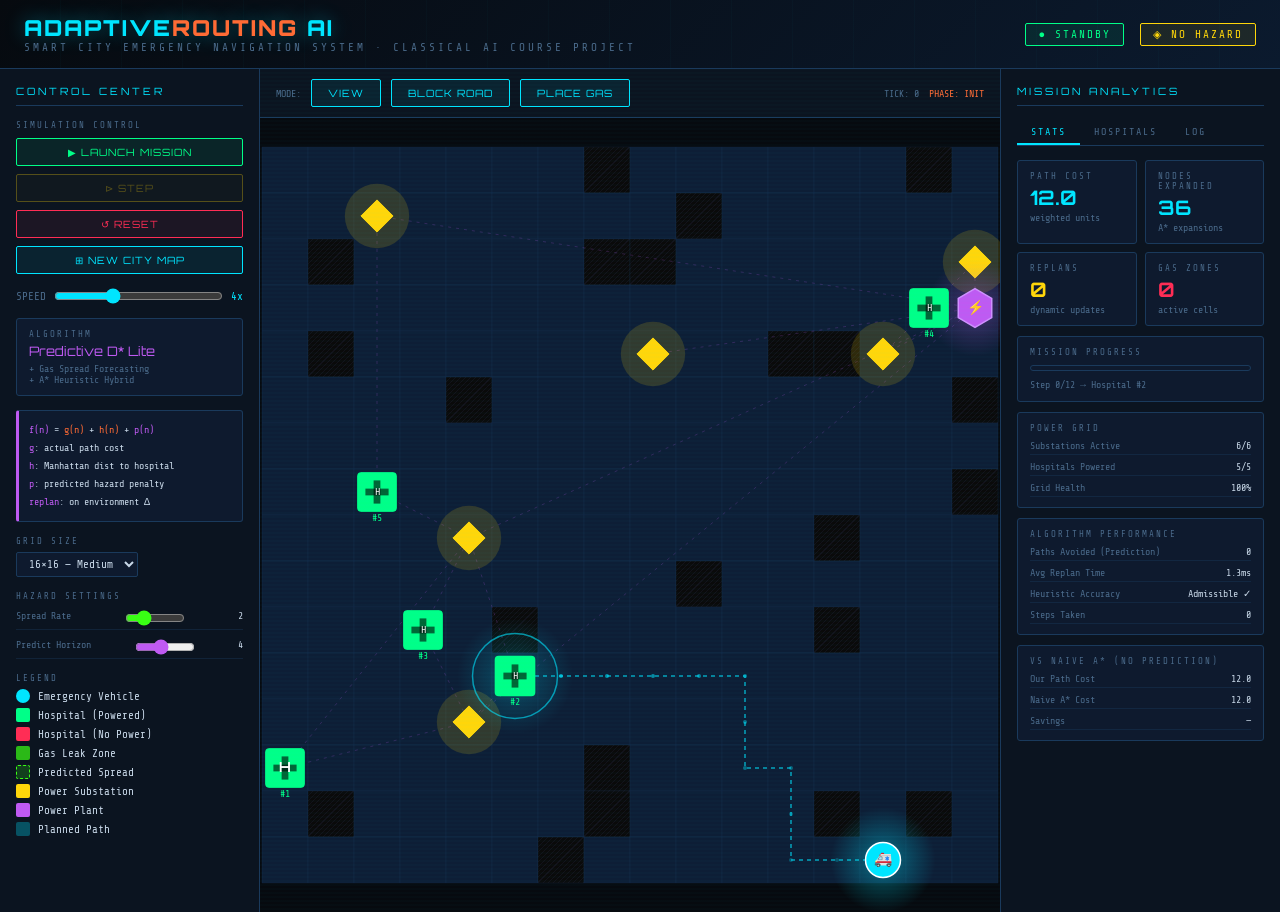
==== index.html @ ec71bf96 "Initial commit: Added project files and demo" ====
<!DOCTYPE html>
<html lang="en">
<head>
<meta charset="UTF-8">
<meta name="viewport" content="width=device-width, initial-scale=1.0">
<title>Adaptive Routing AI — Smart City Emergency Navigation</title>
<link rel="stylesheet" href="styles.css">
</head>
<body>

<header>
  <div>
    <div class="logo">ADAPTIVE<span>ROUTING</span> AI</div>
    <div class="subtitle">Smart City Emergency Navigation System · Classical AI Course Project</div>
  </div>
  <div class="header-right">
    <div class="status-badge badge-active" id="systemStatus">● STANDBY</div>
    <div class="status-badge badge-warn" id="hazardStatus">◈ NO HAZARD</div>
  </div>
</header>

<div class="main">

  <!-- LEFT PANEL -->
  <div class="panel">
    <div class="panel-title">Control Center</div>

    <div>
      <div class="stat-label" style="margin-bottom:8px">Simulation Control</div>
      <div style="display:flex;flex-direction:column;gap:8px">
        <button class="btn btn-success" id="btnStart" onclick="startSim()">▶ LAUNCH MISSION</button>
        <button class="btn btn-warn" id="btnStep" onclick="stepSim()" disabled>⊳ STEP</button>
        <button class="btn btn-danger" id="btnReset" onclick="resetSim()">↺ RESET</button>
        <button class="btn" onclick="generateCity()">⊞ NEW CITY MAP</button>
      </div>
    </div>

    <div class="speed-control">
      <span>SPEED</span>
      <input type="range" id="speedSlider" min="1" max="10" value="4" style="flex:1">
      <span id="speedVal" style="color:var(--accent)">4x</span>
    </div>

    <div class="stat-card">
      <div class="stat-label">Algorithm</div>
      <div style="font-family:'Orbitron',monospace;font-size:13px;color:var(--purple);margin-bottom:4px">Predictive D* Lite</div>
      <div class="stat-sub">+ Gas Spread Forecasting<br>+ A* Heuristic Hybrid</div>
    </div>

    <div class="algo-box">
      <span class="kw">f(n)</span> = <span class="val">g(n)</span> + <span class="val">h(n)</span> + <span class="kw">p(n)</span><br>
      <span class="kw">g</span>: actual path cost<br>
      <span class="kw">h</span>: Manhattan dist to hospital<br>
      <span class="kw">p</span>: predicted hazard penalty<br>
      <span class="kw">replan</span>: on environment Δ
    </div>

    <div>
      <div class="stat-label" style="margin-bottom:6px">Grid Size</div>
      <div class="grid-selector">
        <select id="gridSize" onchange="resetSim()">
          <option value="12">12×12 — Small</option>
          <option value="16" selected>16×16 — Medium</option>
          <option value="20">20×20 — Large</option>
        </select>
      </div>
    </div>

    <div>
      <div class="stat-label" style="margin-bottom:6px">Hazard Settings</div>
      <div style="display:flex;flex-direction:column;gap:6px">
        <div class="metric-row">
          <span>Spread Rate</span>
          <input type="range" min="1" max="5" value="2" id="spreadRate" style="width:60px;accent-color:var(--gas)">
          <span class="mv" id="spreadVal">2</span>
        </div>
        <div class="metric-row">
          <span>Predict Horizon</span>
          <input type="range" min="1" max="8" value="4" id="predictHorizon" style="width:60px;accent-color:var(--purple)">
          <span class="mv" id="predictVal">4</span>
        </div>
      </div>
    </div>

    <div>
      <div class="stat-label" style="margin-bottom:6px">Legend</div>
      <div style="display:flex;flex-direction:column;gap:5px">
        <div class="legend-item"><div class="legend-dot" style="background:#00e5ff;border-radius:50%"></div>Emergency Vehicle</div>
        <div class="legend-item"><div class="legend-dot" style="background:#00ff88"></div>Hospital (Powered)</div>
        <div class="legend-item"><div class="legend-dot" style="background:#ff2d55"></div>Hospital (No Power)</div>
        <div class="legend-item"><div class="legend-dot" style="background:#39ff14;opacity:0.7"></div>Gas Leak Zone</div>
        <div class="legend-item"><div class="legend-dot" style="background:#39ff1430;border:1px dashed #39ff14"></div>Predicted Spread</div>
        <div class="legend-item"><div class="legend-dot" style="background:#ffd60a"></div>Power Substation</div>
        <div class="legend-item"><div class="legend-dot" style="background:#bf5af2"></div>Power Plant</div>
        <div class="legend-item"><div class="legend-dot" style="background:#00e5ff;opacity:0.3"></div>Planned Path</div>
      </div>
    </div>
  </div>

  <!-- CENTER: CANVAS -->
  <div class="canvas-area">
    <div class="scan-overlay"></div>
    <div class="toolbar">
      <span style="font-family:'Share Tech Mono',monospace;font-size:10px;color:var(--text-dim)">MODE:</span>
      <button class="btn" id="modeView" onclick="setMode('view')" style="border-color:var(--accent);color:var(--accent)">VIEW</button>
      <button class="btn" id="modeBlock" onclick="setMode('block')">BLOCK ROAD</button>
      <button class="btn" id="modeGas" onclick="setMode('gas')">PLACE GAS</button>
      <div style="flex:1"></div>
      <span style="font-family:'Share Tech Mono',monospace;font-size:10px;color:var(--text-dim)" id="tickLabel">TICK: 0</span>
      <span style="font-family:'Share Tech Mono',monospace;font-size:10px;color:var(--accent2)" id="phaseLabel">PHASE: INIT</span>
    </div>
    <canvas id="cityCanvas"></canvas>
  </div>

  <!-- RIGHT PANEL -->
  <div class="panel panel-right">
    <div class="panel-title">Mission Analytics</div>

    <div class="tab-bar">
      <div class="tab active" onclick="switchTab('stats')">STATS</div>
      <div class="tab" onclick="switchTab('hospitals')">HOSPITALS</div>
      <div class="tab" onclick="switchTab('log')">LOG</div>
    </div>

    <!-- STATS TAB -->
    <div class="tab-content active" id="tab-stats">
      <div style="display:grid;grid-template-columns:1fr 1fr;gap:8px">
        <div class="stat-card">
          <div class="stat-label">Path Cost</div>
          <div class="stat-value" id="statCost">—</div>
          <div class="stat-sub">weighted units</div>
        </div>
        <div class="stat-card">
          <div class="stat-label">Nodes Expanded</div>
          <div class="stat-value" id="statNodes">—</div>
          <div class="stat-sub">A* expansions</div>
        </div>
        <div class="stat-card">
          <div class="stat-label">Replans</div>
          <div class="stat-value warn" id="statReplans">0</div>
          <div class="stat-sub">dynamic updates</div>
        </div>
        <div class="stat-card">
          <div class="stat-label">Gas Zones</div>
          <div class="stat-value danger" id="statGas">0</div>
          <div class="stat-sub">active cells</div>
        </div>
      </div>

      <div class="stat-card">
        <div class="stat-label">Mission Progress</div>
        <div style="margin:8px 0">
          <div class="progress-bar-bg">
            <div class="progress-bar-fill" id="progressBar" style="width:0%"></div>
          </div>
        </div>
        <div class="stat-sub" id="progressLabel">Vehicle not deployed</div>
      </div>

      <div class="stat-card">
        <div class="stat-label">Power Grid</div>
        <div style="display:flex;flex-direction:column;gap:3px;margin-top:4px" id="powerGridStats">
          <div class="metric-row"><span>Substations Active</span><span class="mv" id="statSubs">—</span></div>
          <div class="metric-row"><span>Hospitals Powered</span><span class="mv good" id="statHospsPowered">—</span></div>
          <div class="metric-row"><span>Grid Health</span><span class="mv" id="statGridHealth">—</span></div>
        </div>
      </div>

      <div class="stat-card">
        <div class="stat-label">Algorithm Performance</div>
        <div style="display:flex;flex-direction:column;gap:3px;margin-top:4px">
          <div class="metric-row"><span>Paths Avoided (Prediction)</span><span class="mv" id="statAvoided">0</span></div>
          <div class="metric-row"><span>Avg Replan Time</span><span class="mv" id="statReplanTime">—</span></div>
          <div class="metric-row"><span>Heuristic Accuracy</span><span class="mv good" id="statHeuristic">—</span></div>
          <div class="metric-row"><span>Steps Taken</span><span class="mv" id="statSteps">0</span></div>
        </div>
      </div>

      <div class="stat-card" id="comparisonBox" style="display:none">
        <div class="stat-label">vs Naive A* (No Prediction)</div>
        <div style="display:flex;flex-direction:column;gap:3px;margin-top:4px">
          <div class="metric-row"><span>Our Path Cost</span><span class="mv good" id="cmpOurs">—</span></div>
          <div class="metric-row"><span>Naive A* Cost</span><span class="mv warn" id="cmpNaive">—</span></div>
          <div class="metric-row"><span>Savings</span><span class="mv good" id="cmpSavings">—</span></div>
        </div>
      </div>
    </div>

    <!-- HOSPITALS TAB -->
    <div class="tab-content" id="tab-hospitals">
      <div id="hospitalList" style="display:flex;flex-direction:column;gap:6px">
        <div style="font-family:'Share Tech Mono',monospace;font-size:10px;color:var(--text-dim)">
          Generate a city map first...
        </div>
      </div>
    </div>

    <!-- LOG TAB -->
    <div class="tab-content" id="tab-log">
      <div class="log-container" id="logBox"></div>
      <button class="btn" onclick="document.getElementById('logBox').innerHTML=''" style="font-size:9px;padding:4px 10px">CLEAR LOG</button>
    </div>
  </div>

</div>

<script src="script.js"></script>
</body>
</html>
---- styles.css ----
@import url('https://fonts.googleapis.com/css2?family=Share+Tech+Mono&family=Orbitron:wght@400;700;900&family=Exo+2:wght@300;400;600&display=swap');

:root {
  --bg: #060a0f;
  --panel: #0b1420;
  --panel2: #0e1a2e;
  --border: #1a3a5c;
  --accent: #00e5ff;
  --accent2: #ff6b35;
  --green: #00ff88;
  --red: #ff2d55;
  --yellow: #ffd60a;
  --purple: #bf5af2;
  --gas: #39ff14;
  --road: #1e3a5f;
  --road-hover: #2a5080;
  --text: #c8d8e8;
  --text-dim: #4a6a8a;
  --glow: 0 0 20px rgba(0,229,255,0.4);
}

* { margin:0; padding:0; box-sizing:border-box; }

body {
  background: var(--bg);
  color: var(--text);
  font-family: 'Exo 2', sans-serif;
  min-height: 100vh;
  overflow-x: hidden;
}

/* === HEADER === */
header {
  background: linear-gradient(135deg, #060a0f 0%, #0b1a2e 100%);
  border-bottom: 1px solid var(--border);
  padding: 14px 24px;
  display: flex;
  align-items: center;
  gap: 20px;
  position: relative;
  overflow: hidden;
}
header::before {
  content:'';
  position:absolute; inset:0;
  background: repeating-linear-gradient(90deg, transparent, transparent 60px, rgba(0,229,255,0.02) 60px, rgba(0,229,255,0.02) 61px);
  pointer-events:none;
}
.logo {
  font-family: 'Orbitron', monospace;
  font-size: 22px;
  font-weight: 900;
  color: var(--accent);
  text-shadow: var(--glow);
  letter-spacing: 2px;
}
.logo span { color: var(--accent2); }
.subtitle {
  font-family: 'Share Tech Mono', monospace;
  font-size: 11px;
  color: var(--text-dim);
  letter-spacing: 3px;
  text-transform: uppercase;
}
.header-right {
  margin-left: auto;
  display: flex;
  gap: 16px;
  align-items: center;
}
.status-badge {
  font-family: 'Share Tech Mono', monospace;
  font-size: 11px;
  padding: 4px 12px;
  border-radius: 2px;
  border: 1px solid;
  letter-spacing: 2px;
}
.badge-active { border-color: var(--green); color: var(--green); background: rgba(0,255,136,0.08); }
.badge-warn { border-color: var(--yellow); color: var(--yellow); background: rgba(255,214,10,0.08); }
.badge-danger { border-color: var(--red); color: var(--red); background: rgba(255,45,85,0.08); }

/* === MAIN LAYOUT === */
.main {
  display: grid;
  grid-template-columns: 260px 1fr 280px;
  grid-template-rows: 1fr;
  height: calc(100vh - 58px);
  gap: 0;
}

/* === PANELS === */
.panel {
  background: var(--panel);
  border-right: 1px solid var(--border);
  padding: 16px;
  overflow-y: auto;
  display: flex;
  flex-direction: column;
  gap: 14px;
}
.panel-right { border-right: none; border-left: 1px solid var(--border); }

.panel-title {
  font-family: 'Orbitron', monospace;
  font-size: 10px;
  letter-spacing: 3px;
  color: var(--accent);
  text-transform: uppercase;
  border-bottom: 1px solid var(--border);
  padding-bottom: 8px;
}

/* === CANVAS AREA === */
.canvas-area {
  display: flex;
  flex-direction: column;
  background: var(--bg);
  position: relative;
}

.toolbar {
  display: flex;
  align-items: center;
  gap: 10px;
  padding: 10px 16px;
  border-bottom: 1px solid var(--border);
  background: var(--panel);
  flex-wrap: wrap;
}

.btn {
  font-family: 'Orbitron', monospace;
  font-size: 10px;
  letter-spacing: 1px;
  padding: 7px 16px;
  border: 1px solid var(--accent);
  background: rgba(0,229,255,0.07);
  color: var(--accent);
  cursor: pointer;
  border-radius: 2px;
  transition: all 0.2s;
  text-transform: uppercase;
}
.btn:hover { background: rgba(0,229,255,0.18); box-shadow: var(--glow); }
.btn:disabled { opacity:0.3; cursor:not-allowed; }
.btn-danger { border-color: var(--red); color: var(--red); background: rgba(255,45,85,0.07); }
.btn-danger:hover { background: rgba(255,45,85,0.18); box-shadow: 0 0 20px rgba(255,45,85,0.4); }
.btn-success { border-color: var(--green); color: var(--green); background: rgba(0,255,136,0.07); }
.btn-success:hover { background: rgba(0,255,136,0.18); }
.btn-warn { border-color: var(--yellow); color: var(--yellow); background: rgba(255,214,10,0.07); }

.speed-control {
  display: flex; align-items: center; gap: 8px;
  font-family: 'Share Tech Mono', monospace;
  font-size: 11px; color: var(--text-dim);
}
.speed-control input { width: 80px; accent-color: var(--accent); }

/* === GRID CANVAS === */
#cityCanvas {
  flex: 1;
  display: block;
  cursor: crosshair;
}

/* === STAT CARDS === */
.stat-card {
  background: var(--panel2);
  border: 1px solid var(--border);
  border-radius: 3px;
  padding: 10px 12px;
}
.stat-label {
  font-family: 'Share Tech Mono', monospace;
  font-size: 9px;
  letter-spacing: 2px;
  color: var(--text-dim);
  text-transform: uppercase;
  margin-bottom: 4px;
}
.stat-value {
  font-family: 'Orbitron', monospace;
  font-size: 20px;
  font-weight: 700;
  color: var(--accent);
}
.stat-value.warn { color: var(--yellow); }
.stat-value.danger { color: var(--red); }
.stat-value.good { color: var(--green); }
.stat-sub {
  font-family: 'Share Tech Mono', monospace;
  font-size: 10px;
  color: var(--text-dim);
  margin-top: 2px;
}

/* === LOG === */
.log-container {
  background: var(--panel2);
  border: 1px solid var(--border);
  border-radius: 3px;
  flex: 1;
  overflow-y: auto;
  padding: 8px;
  min-height: 120px;
  max-height: 220px;
}
.log-entry {
  font-family: 'Share Tech Mono', monospace;
  font-size: 10px;
  line-height: 1.7;
  padding: 2px 4px;
  border-radius: 2px;
}
.log-entry.info { color: var(--accent); }
.log-entry.warn { color: var(--yellow); }
.log-entry.danger { color: var(--red); }
.log-entry.good { color: var(--green); }
.log-entry.dim { color: var(--text-dim); }

/* === LEGEND === */
.legend-item {
  display: flex; align-items: center; gap: 8px;
  font-size: 11px; color: var(--text);
  font-family: 'Share Tech Mono', monospace;
}
.legend-dot {
  width: 14px; height: 14px; border-radius: 2px; flex-shrink: 0;
}

/* === ALGORITHM INFO === */
.algo-box {
  background: var(--panel2);
  border: 1px solid var(--border);
  border-left: 3px solid var(--purple);
  padding: 10px;
  border-radius: 3px;
  font-family: 'Share Tech Mono', monospace;
  font-size: 10px;
  line-height: 1.8;
  color: var(--text);
}
.algo-box .kw { color: var(--purple); }
.algo-box .val { color: var(--accent2); }

/* === HOSPITAL LIST === */
.hospital-item {
  display: flex; align-items: center; gap: 8px;
  padding: 6px 8px;
  background: var(--panel2);
  border: 1px solid var(--border);
  border-radius: 3px;
  font-family: 'Share Tech Mono', monospace;
  font-size: 10px;
  transition: border-color 0.3s;
}
.hospital-item.powered { border-left: 3px solid var(--green); }
.hospital-item.unpowered { border-left: 3px solid var(--red); opacity: 0.6; }
.hospital-item.target { border-left: 3px solid var(--accent); background: rgba(0,229,255,0.08); }

.h-dot { width:8px; height:8px; border-radius:50%; }

/* === PROGRESS BAR === */
.progress-bar-bg {
  height: 6px; background: var(--panel2);
  border-radius: 3px; overflow: hidden;
  border: 1px solid var(--border);
}
.progress-bar-fill {
  height: 100%; border-radius: 3px;
  transition: width 0.3s ease;
  background: linear-gradient(90deg, var(--accent), var(--green));
}

/* === SCAN LINE EFFECT === */
.scan-overlay {
  position: absolute; inset: 0; pointer-events: none;
  background: repeating-linear-gradient(0deg, transparent, transparent 2px, rgba(0,229,255,0.015) 2px, rgba(0,229,255,0.015) 4px);
  z-index: 10;
}

/* === GRID SELECTOR === */
.grid-selector {
  display: flex; gap: 8px; align-items: center;
  font-family: 'Share Tech Mono', monospace;
  font-size: 11px; color: var(--text-dim);
}
.grid-selector select {
  background: var(--panel2); border: 1px solid var(--border);
  color: var(--text); padding: 4px 8px; border-radius: 2px;
  font-family: 'Share Tech Mono', monospace; font-size: 11px;
  cursor: pointer;
}

/* === METRICS === */
.metric-row {
  display: flex; justify-content: space-between;
  font-family: 'Share Tech Mono', monospace; font-size: 10px;
  color: var(--text-dim); padding: 3px 0;
  border-bottom: 1px solid rgba(26,58,92,0.4);
}
.metric-row .mv { color: var(--text); }

::-webkit-scrollbar { width: 4px; }
::-webkit-scrollbar-track { background: var(--panel); }
::-webkit-scrollbar-thumb { background: var(--border); border-radius: 2px; }

.pulse { animation: pulse 2s infinite; }
@keyframes pulse {
  0%,100% { opacity:1; }
  50% { opacity:0.4; }
}

.tab-bar {
  display: flex; gap: 0;
  border-bottom: 1px solid var(--border);
}
.tab {
  font-family: 'Share Tech Mono', monospace;
  font-size: 10px; letter-spacing: 2px;
  padding: 6px 14px;
  cursor: pointer; color: var(--text-dim);
  border-bottom: 2px solid transparent;
  transition: all 0.2s;
}
.tab.active { color: var(--accent); border-bottom-color: var(--accent); }
.tab-content { display: none; }
.tab-content.active { display: flex; flex-direction: column; gap: 10px; }
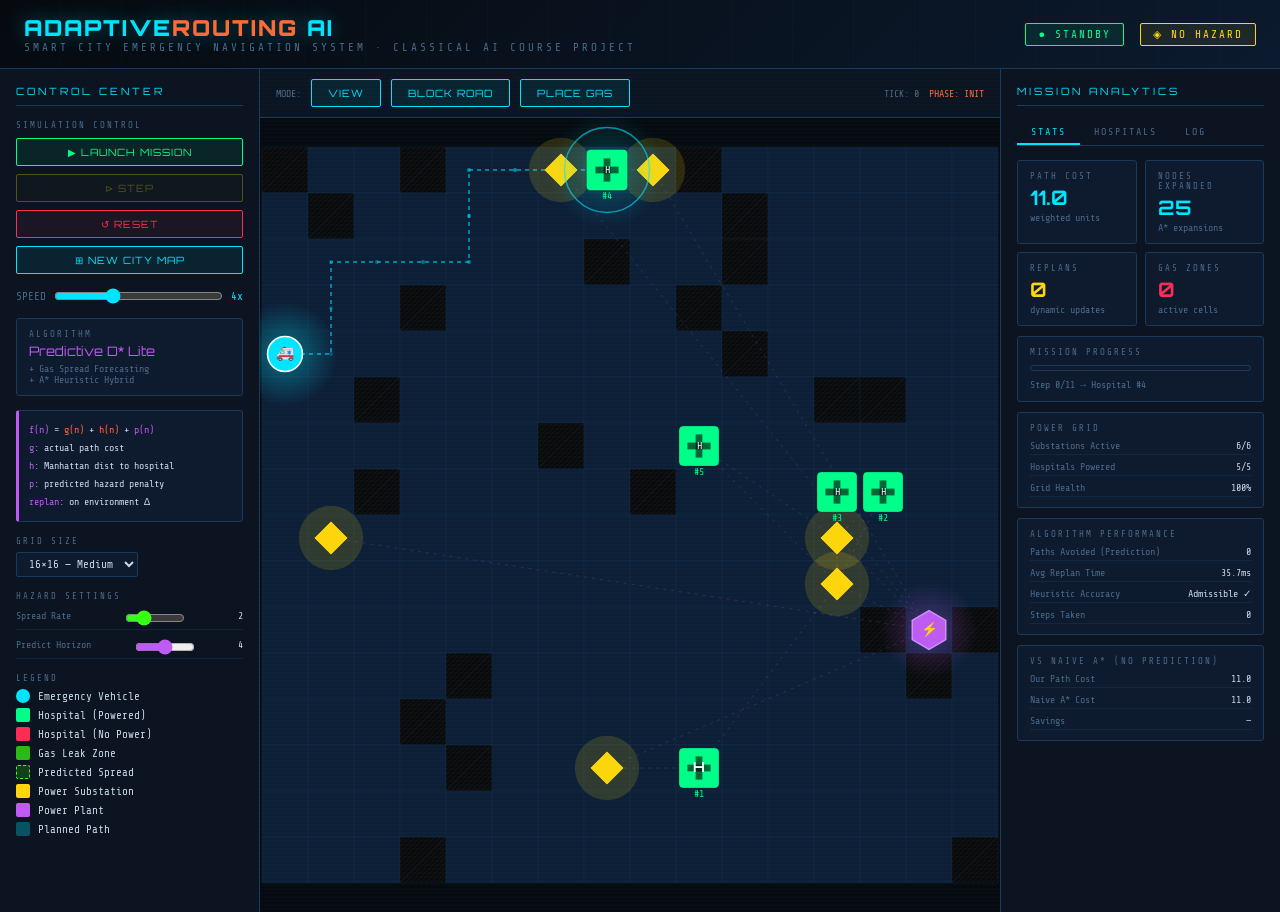
==== commit 0459844e: "updated predict horizon with 0 min value" ====
--- a/index.html
+++ b/index.html
@@ -76,7 +76,7 @@
         </div>
         <div class="metric-row">
           <span>Predict Horizon</span>
-          <input type="range" min="1" max="8" value="4" id="predictHorizon" style="width:60px;accent-color:var(--purple)">
+          <input type="range" min="0" max="8" value="4" id="predictHorizon" style="width:60px;accent-color:var(--purple)">
           <span class="mv" id="predictVal">4</span>
         </div>
       </div>
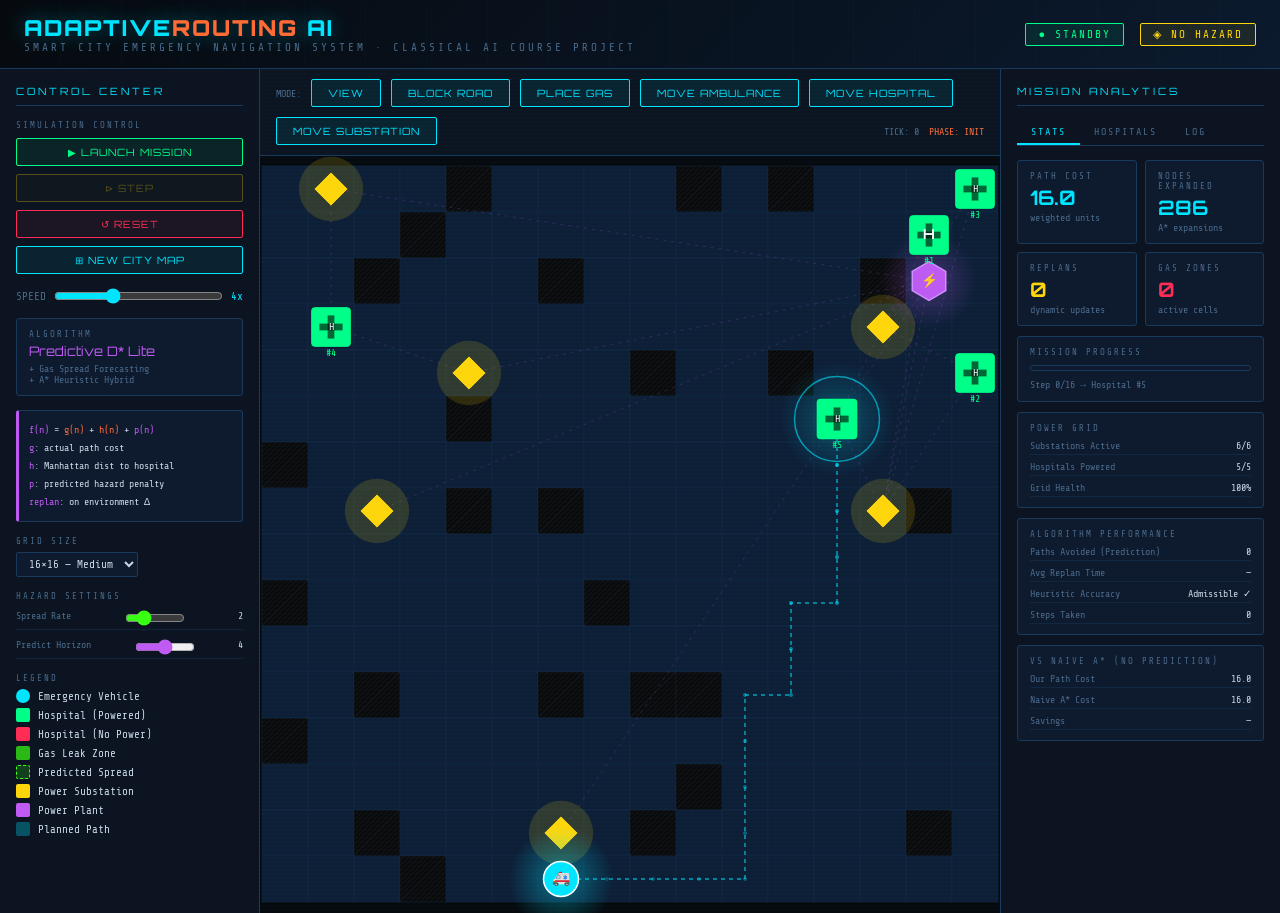
==== commit 2f70f46d: "added move ambulance, move hospital, move substation functionality" ====
--- a/index.html
+++ b/index.html
@@ -105,6 +105,9 @@
       <button class="btn" id="modeView" onclick="setMode('view')" style="border-color:var(--accent);color:var(--accent)">VIEW</button>
       <button class="btn" id="modeBlock" onclick="setMode('block')">BLOCK ROAD</button>
       <button class="btn" id="modeGas" onclick="setMode('gas')">PLACE GAS</button>
+      <button class="btn" id="modeAmbulance" onclick="setMode('ambulance')">MOVE AMBULANCE</button>
+      <button class="btn" id="modeHospital" onclick="setMode('hospital')">MOVE HOSPITAL</button>
+      <button class="btn" id="modeSubstation" onclick="setMode('substation')">MOVE SUBSTATION</button>
       <div style="flex:1"></div>
       <span style="font-family:'Share Tech Mono',monospace;font-size:10px;color:var(--text-dim)" id="tickLabel">TICK: 0</span>
       <span style="font-family:'Share Tech Mono',monospace;font-size:10px;color:var(--accent2)" id="phaseLabel">PHASE: INIT</span>
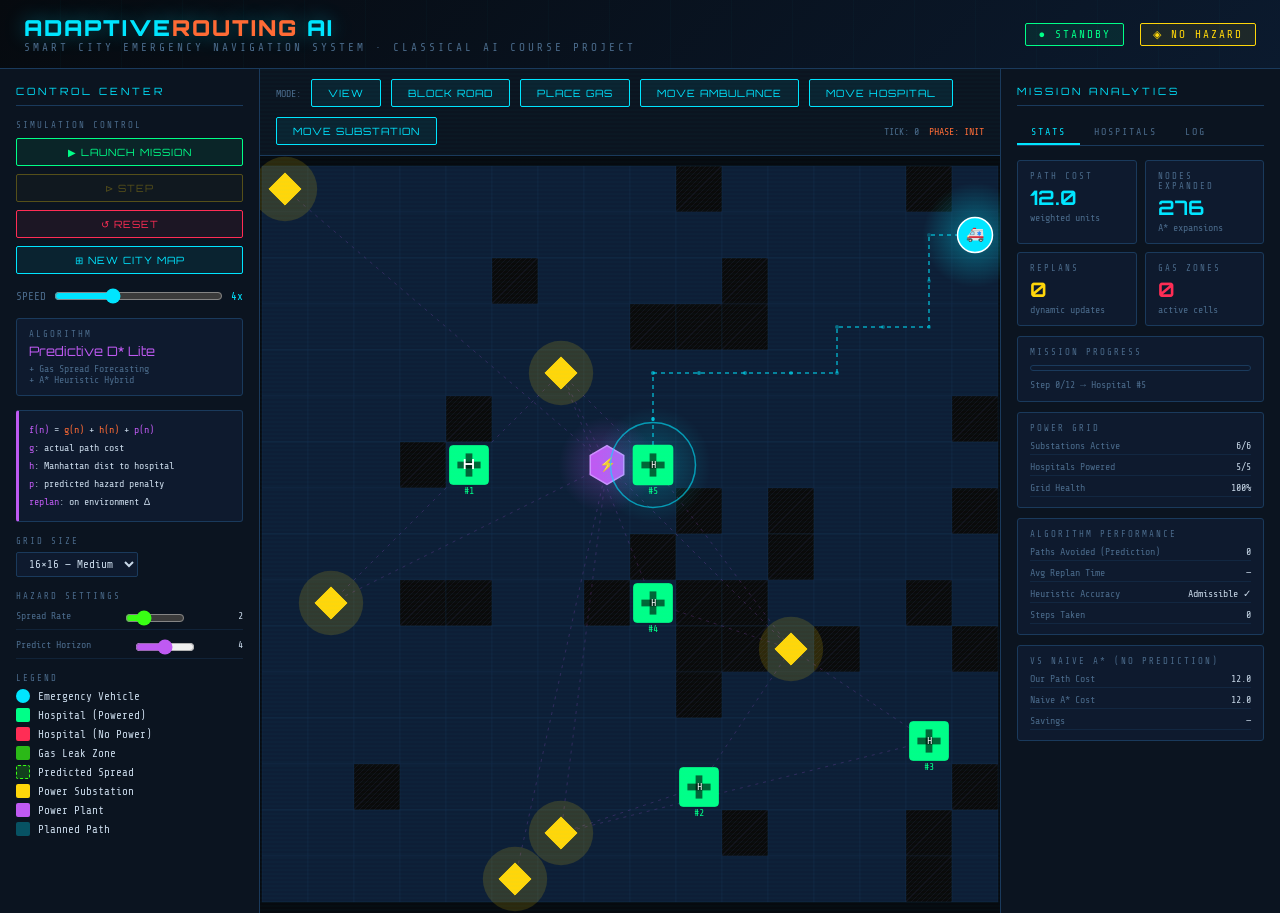
==== commit b3dd454e: "changed grid size functionality and reset function" ====
--- a/index.html
+++ b/index.html
@@ -58,7 +58,7 @@
     <div>
       <div class="stat-label" style="margin-bottom:6px">Grid Size</div>
       <div class="grid-selector">
-        <select id="gridSize" onchange="resetSim()">
+        <select id="gridSize" onchange="generateCity()">
           <option value="12">12×12 — Small</option>
           <option value="16" selected>16×16 — Medium</option>
           <option value="20">20×20 — Large</option>
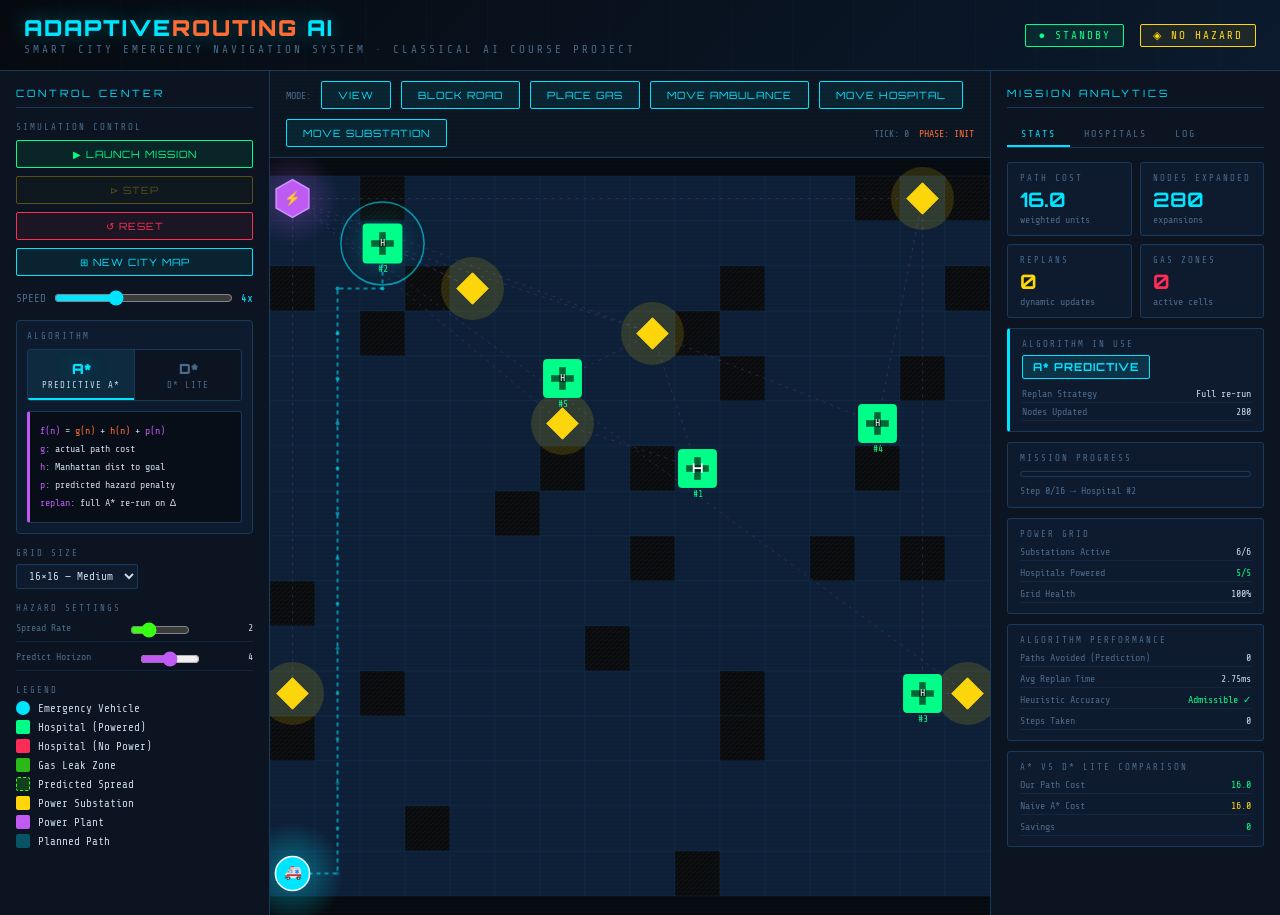
==== commit 2cf53345: "added D* lite implementation" ====
--- a/index.html
+++ b/index.html
@@ -9,7 +9,7 @@
 <body>
 
 <header>
-  <div>
+  <div class="header-left">
     <div class="logo">ADAPTIVE<span>ROUTING</span> AI</div>
     <div class="subtitle">Smart City Emergency Navigation System · Classical AI Course Project</div>
   </div>
@@ -41,18 +41,35 @@
       <span id="speedVal" style="color:var(--accent)">4x</span>
     </div>
 
-    <div class="stat-card">
-      <div class="stat-label">Algorithm</div>
-      <div style="font-family:'Orbitron',monospace;font-size:13px;color:var(--purple);margin-bottom:4px">Predictive D* Lite</div>
-      <div class="stat-sub">+ Gas Spread Forecasting<br>+ A* Heuristic Hybrid</div>
-    </div>
-
-    <div class="algo-box">
-      <span class="kw">f(n)</span> = <span class="val">g(n)</span> + <span class="val">h(n)</span> + <span class="kw">p(n)</span><br>
-      <span class="kw">g</span>: actual path cost<br>
-      <span class="kw">h</span>: Manhattan dist to hospital<br>
-      <span class="kw">p</span>: predicted hazard penalty<br>
-      <span class="kw">replan</span>: on environment Δ
+    <!-- ALGORITHM TOGGLE -->
+    <div class="algo-toggle-section">
+      <div class="stat-label" style="margin-bottom:8px">Algorithm</div>
+      <div class="algo-toggle-bar">
+        <button class="algo-btn active" id="algoBtnAstar" onclick="setAlgorithm('astar')">
+          <span class="algo-icon">A*</span>
+          <span class="algo-name">Predictive A*</span>
+        </button>
+        <button class="algo-btn" id="algoBtnDstar" onclick="setAlgorithm('dstar')">
+          <span class="algo-icon">D*</span>
+          <span class="algo-name">D* Lite</span>
+        </button>
+      </div>
+      <div class="algo-desc" id="algoDesc">
+        <div class="algo-box" id="algoFormulaAstar">
+          <span class="kw">f(n)</span> = <span class="val">g(n)</span> + <span class="val">h(n)</span> + <span class="kw">p(n)</span><br>
+          <span class="kw">g</span>: actual path cost<br>
+          <span class="kw">h</span>: Manhattan dist to goal<br>
+          <span class="kw">p</span>: predicted hazard penalty<br>
+          <span class="kw">replan</span>: full A* re-run on Δ
+        </div>
+        <div class="algo-box" id="algoFormulaDstar" style="display:none;">
+          <span class="kw">key(s)</span> = [<span class="val">min(g,rhs)+h</span>, <span class="val">min(g,rhs)</span>]<br>
+          <span class="kw">rhs(s)</span>: one-step lookahead<br>
+          <span class="kw">g(s)</span>: cost-so-far estimate<br>
+          <span class="kw">replan</span>: incremental repair only<br>
+          <span class="kw">p(n)</span>: predictive hazard cost
+        </div>
+      </div>
     </div>
 
     <div>
@@ -136,7 +153,7 @@
         <div class="stat-card">
           <div class="stat-label">Nodes Expanded</div>
           <div class="stat-value" id="statNodes">—</div>
-          <div class="stat-sub">A* expansions</div>
+          <div class="stat-sub">expansions</div>
         </div>
         <div class="stat-card">
           <div class="stat-label">Replans</div>
@@ -147,6 +164,22 @@
           <div class="stat-label">Gas Zones</div>
           <div class="stat-value danger" id="statGas">0</div>
           <div class="stat-sub">active cells</div>
+        </div>
+      </div>
+
+      <!-- Algorithm comparison card -->
+      <div class="stat-card algo-compare-card">
+        <div class="stat-label">Algorithm in Use</div>
+        <div class="algo-badge-display" id="algoBadgeDisplay">
+          <span class="algo-badge astar-badge">A* PREDICTIVE</span>
+        </div>
+        <div class="metric-row" style="margin-top:6px">
+          <span>Replan Strategy</span>
+          <span class="mv" id="replanStrategy">Full re-run</span>
+        </div>
+        <div class="metric-row">
+          <span>Nodes Updated</span>
+          <span class="mv" id="statNodesUpdated">—</span>
         </div>
       </div>
 
@@ -162,7 +195,7 @@
 
       <div class="stat-card">
         <div class="stat-label">Power Grid</div>
-        <div style="display:flex;flex-direction:column;gap:3px;margin-top:4px" id="powerGridStats">
+        <div style="display:flex;flex-direction:column;gap:3px;margin-top:4px">
           <div class="metric-row"><span>Substations Active</span><span class="mv" id="statSubs">—</span></div>
           <div class="metric-row"><span>Hospitals Powered</span><span class="mv good" id="statHospsPowered">—</span></div>
           <div class="metric-row"><span>Grid Health</span><span class="mv" id="statGridHealth">—</span></div>
@@ -179,8 +212,8 @@
         </div>
       </div>
 
-      <div class="stat-card" id="comparisonBox" style="display:none">
-        <div class="stat-label">vs Naive A* (No Prediction)</div>
+      <div class="stat-card" id="comparisonBox">
+        <div class="stat-label">A* vs D* Lite Comparison</div>
         <div style="display:flex;flex-direction:column;gap:3px;margin-top:4px">
           <div class="metric-row"><span>Our Path Cost</span><span class="mv good" id="cmpOurs">—</span></div>
           <div class="metric-row"><span>Naive A* Cost</span><span class="mv warn" id="cmpNaive">—</span></div>
@@ -209,4 +242,4 @@
 
 <script src="script.js"></script>
 </body>
-</html>+</html>
--- a/styles.css
+++ b/styles.css
@@ -13,10 +13,11 @@
   --purple: #bf5af2;
   --gas: #39ff14;
   --road: #1e3a5f;
-  --road-hover: #2a5080;
   --text: #c8d8e8;
   --text-dim: #4a6a8a;
   --glow: 0 0 20px rgba(0,229,255,0.4);
+  --dstar-color: #ff6b35;
+  --astar-color: #00e5ff;
 }
 
 * { margin:0; padding:0; box-sizing:border-box; }
@@ -46,6 +47,7 @@
   background: repeating-linear-gradient(90deg, transparent, transparent 60px, rgba(0,229,255,0.02) 60px, rgba(0,229,255,0.02) 61px);
   pointer-events:none;
 }
+.header-left { display: flex; flex-direction: column; gap: 2px; }
 .logo {
   font-family: 'Orbitron', monospace;
   font-size: 22px;
@@ -83,7 +85,7 @@
 /* === MAIN LAYOUT === */
 .main {
   display: grid;
-  grid-template-columns: 260px 1fr 280px;
+  grid-template-columns: 270px 1fr 290px;
   grid-template-rows: 1fr;
   height: calc(100vh - 58px);
   gap: 0;
@@ -157,7 +159,76 @@
 }
 .speed-control input { width: 80px; accent-color: var(--accent); }
 
-/* === GRID CANVAS === */
+/* === ALGORITHM TOGGLE === */
+.algo-toggle-section {
+  background: var(--panel2);
+  border: 1px solid var(--border);
+  border-radius: 4px;
+  padding: 10px;
+}
+
+.algo-toggle-bar {
+  display: flex;
+  gap: 0;
+  border: 1px solid var(--border);
+  border-radius: 3px;
+  overflow: hidden;
+  margin-bottom: 10px;
+}
+
+.algo-btn {
+  flex: 1;
+  display: flex;
+  flex-direction: column;
+  align-items: center;
+  gap: 3px;
+  padding: 10px 8px;
+  background: var(--panel);
+  border: none;
+  cursor: pointer;
+  transition: all 0.25s;
+  border-right: 1px solid var(--border);
+  position: relative;
+  overflow: hidden;
+}
+.algo-btn:last-child { border-right: none; }
+
+.algo-btn::before {
+  content: '';
+  position: absolute;
+  bottom: 0; left: 0; right: 0;
+  height: 2px;
+  background: transparent;
+  transition: background 0.25s;
+}
+
+.algo-btn.active::before { background: var(--accent); }
+.algo-btn[id="algoBtnDstar"].active::before { background: var(--dstar-color); }
+
+.algo-btn.active { background: rgba(0,229,255,0.08); }
+.algo-btn[id="algoBtnDstar"].active { background: rgba(255,107,53,0.08); }
+
+.algo-icon {
+  font-family: 'Orbitron', monospace;
+  font-size: 14px;
+  font-weight: 900;
+  color: var(--text-dim);
+  transition: color 0.25s;
+}
+.algo-btn.active .algo-icon { color: var(--accent); text-shadow: var(--glow); }
+.algo-btn[id="algoBtnDstar"].active .algo-icon { color: var(--dstar-color); text-shadow: 0 0 20px rgba(255,107,53,0.4); }
+
+.algo-name {
+  font-family: 'Share Tech Mono', monospace;
+  font-size: 9px;
+  letter-spacing: 1px;
+  color: var(--text-dim);
+  text-transform: uppercase;
+  transition: color 0.25s;
+}
+.algo-btn.active .algo-name { color: var(--text); }
+
+/* === CANVAS === */
 #cityCanvas {
   flex: 1;
   display: block;
@@ -195,6 +266,47 @@
   margin-top: 2px;
 }
 
+/* === ALGO BADGE DISPLAY === */
+.algo-compare-card { border-left: 3px solid var(--accent); transition: border-color 0.3s; }
+.algo-compare-card.dstar-mode { border-left-color: var(--dstar-color); }
+
+.algo-badge-display { margin: 6px 0 4px; }
+.algo-badge {
+  font-family: 'Orbitron', monospace;
+  font-size: 11px;
+  font-weight: 700;
+  padding: 4px 10px;
+  border-radius: 2px;
+  letter-spacing: 1px;
+  display: inline-block;
+}
+.astar-badge {
+  background: rgba(0,229,255,0.12);
+  border: 1px solid var(--accent);
+  color: var(--accent);
+}
+.dstar-badge {
+  background: rgba(255,107,53,0.12);
+  border: 1px solid var(--dstar-color);
+  color: var(--dstar-color);
+}
+
+/* === ALGO BOX === */
+.algo-box {
+  background: #080e18;
+  border: 1px solid var(--border);
+  border-left: 3px solid var(--purple);
+  padding: 10px;
+  border-radius: 3px;
+  font-family: 'Share Tech Mono', monospace;
+  font-size: 10px;
+  line-height: 1.8;
+  color: var(--text);
+  transition: border-left-color 0.3s;
+}
+.algo-box .kw { color: var(--purple); }
+.algo-box .val { color: var(--accent2); }
+
 /* === LOG === */
 .log-container {
   background: var(--panel2);
@@ -204,7 +316,7 @@
   overflow-y: auto;
   padding: 8px;
   min-height: 120px;
-  max-height: 220px;
+  max-height: 260px;
 }
 .log-entry {
   font-family: 'Share Tech Mono', monospace;
@@ -218,6 +330,7 @@
 .log-entry.danger { color: var(--red); }
 .log-entry.good { color: var(--green); }
 .log-entry.dim { color: var(--text-dim); }
+.log-entry.dstar { color: var(--accent2); }
 
 /* === LEGEND === */
 .legend-item {
@@ -225,24 +338,7 @@
   font-size: 11px; color: var(--text);
   font-family: 'Share Tech Mono', monospace;
 }
-.legend-dot {
-  width: 14px; height: 14px; border-radius: 2px; flex-shrink: 0;
-}
-
-/* === ALGORITHM INFO === */
-.algo-box {
-  background: var(--panel2);
-  border: 1px solid var(--border);
-  border-left: 3px solid var(--purple);
-  padding: 10px;
-  border-radius: 3px;
-  font-family: 'Share Tech Mono', monospace;
-  font-size: 10px;
-  line-height: 1.8;
-  color: var(--text);
-}
-.algo-box .kw { color: var(--purple); }
-.algo-box .val { color: var(--accent2); }
+.legend-dot { width: 14px; height: 14px; border-radius: 2px; flex-shrink: 0; }
 
 /* === HOSPITAL LIST === */
 .hospital-item {
@@ -258,7 +354,6 @@
 .hospital-item.powered { border-left: 3px solid var(--green); }
 .hospital-item.unpowered { border-left: 3px solid var(--red); opacity: 0.6; }
 .hospital-item.target { border-left: 3px solid var(--accent); background: rgba(0,229,255,0.08); }
-
 .h-dot { width:8px; height:8px; border-radius:50%; }
 
 /* === PROGRESS BAR === */
@@ -301,6 +396,9 @@
   border-bottom: 1px solid rgba(26,58,92,0.4);
 }
 .metric-row .mv { color: var(--text); }
+.metric-row .mv.good { color: var(--green); }
+.metric-row .mv.warn { color: var(--yellow); }
+.metric-row .mv.danger { color: var(--red); }
 
 ::-webkit-scrollbar { width: 4px; }
 ::-webkit-scrollbar-track { background: var(--panel); }
@@ -326,4 +424,4 @@
 }
 .tab.active { color: var(--accent); border-bottom-color: var(--accent); }
 .tab-content { display: none; }
-.tab-content.active { display: flex; flex-direction: column; gap: 10px; }+.tab-content.active { display: flex; flex-direction: column; gap: 10px; }
